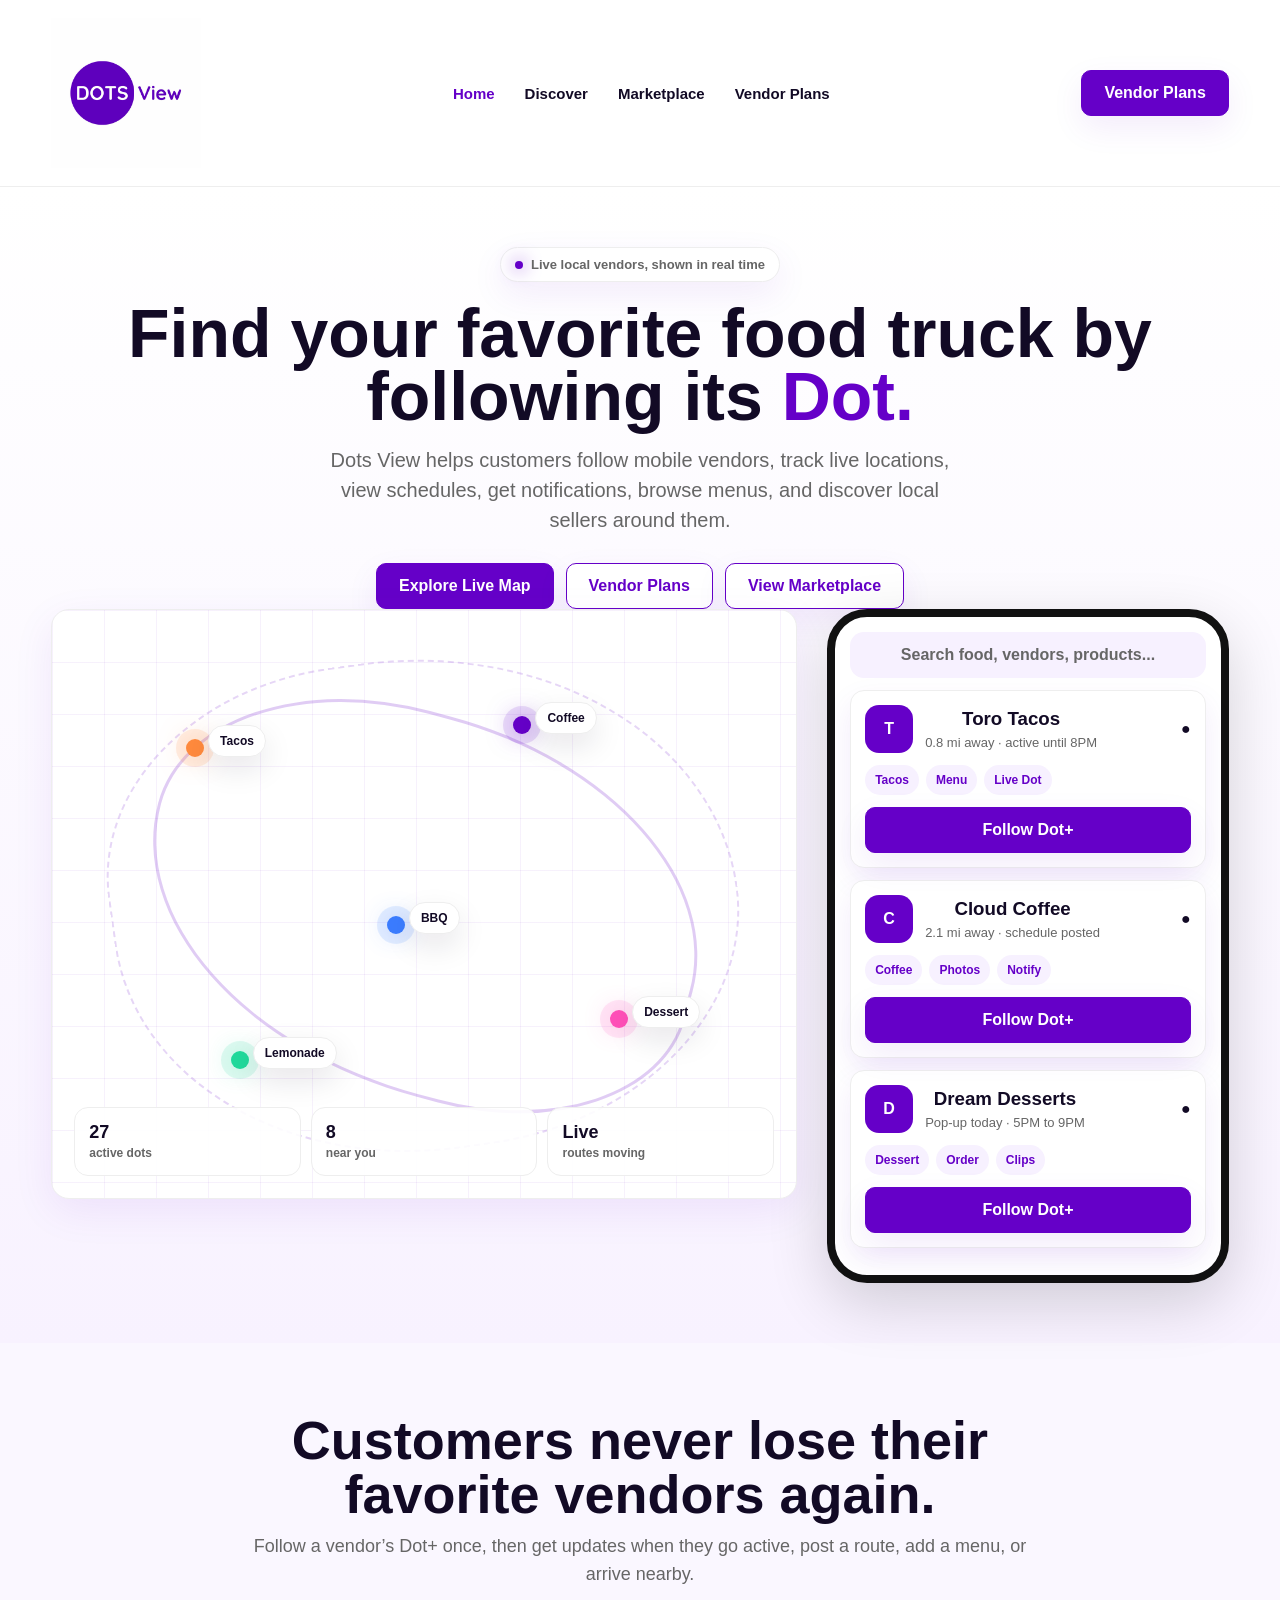
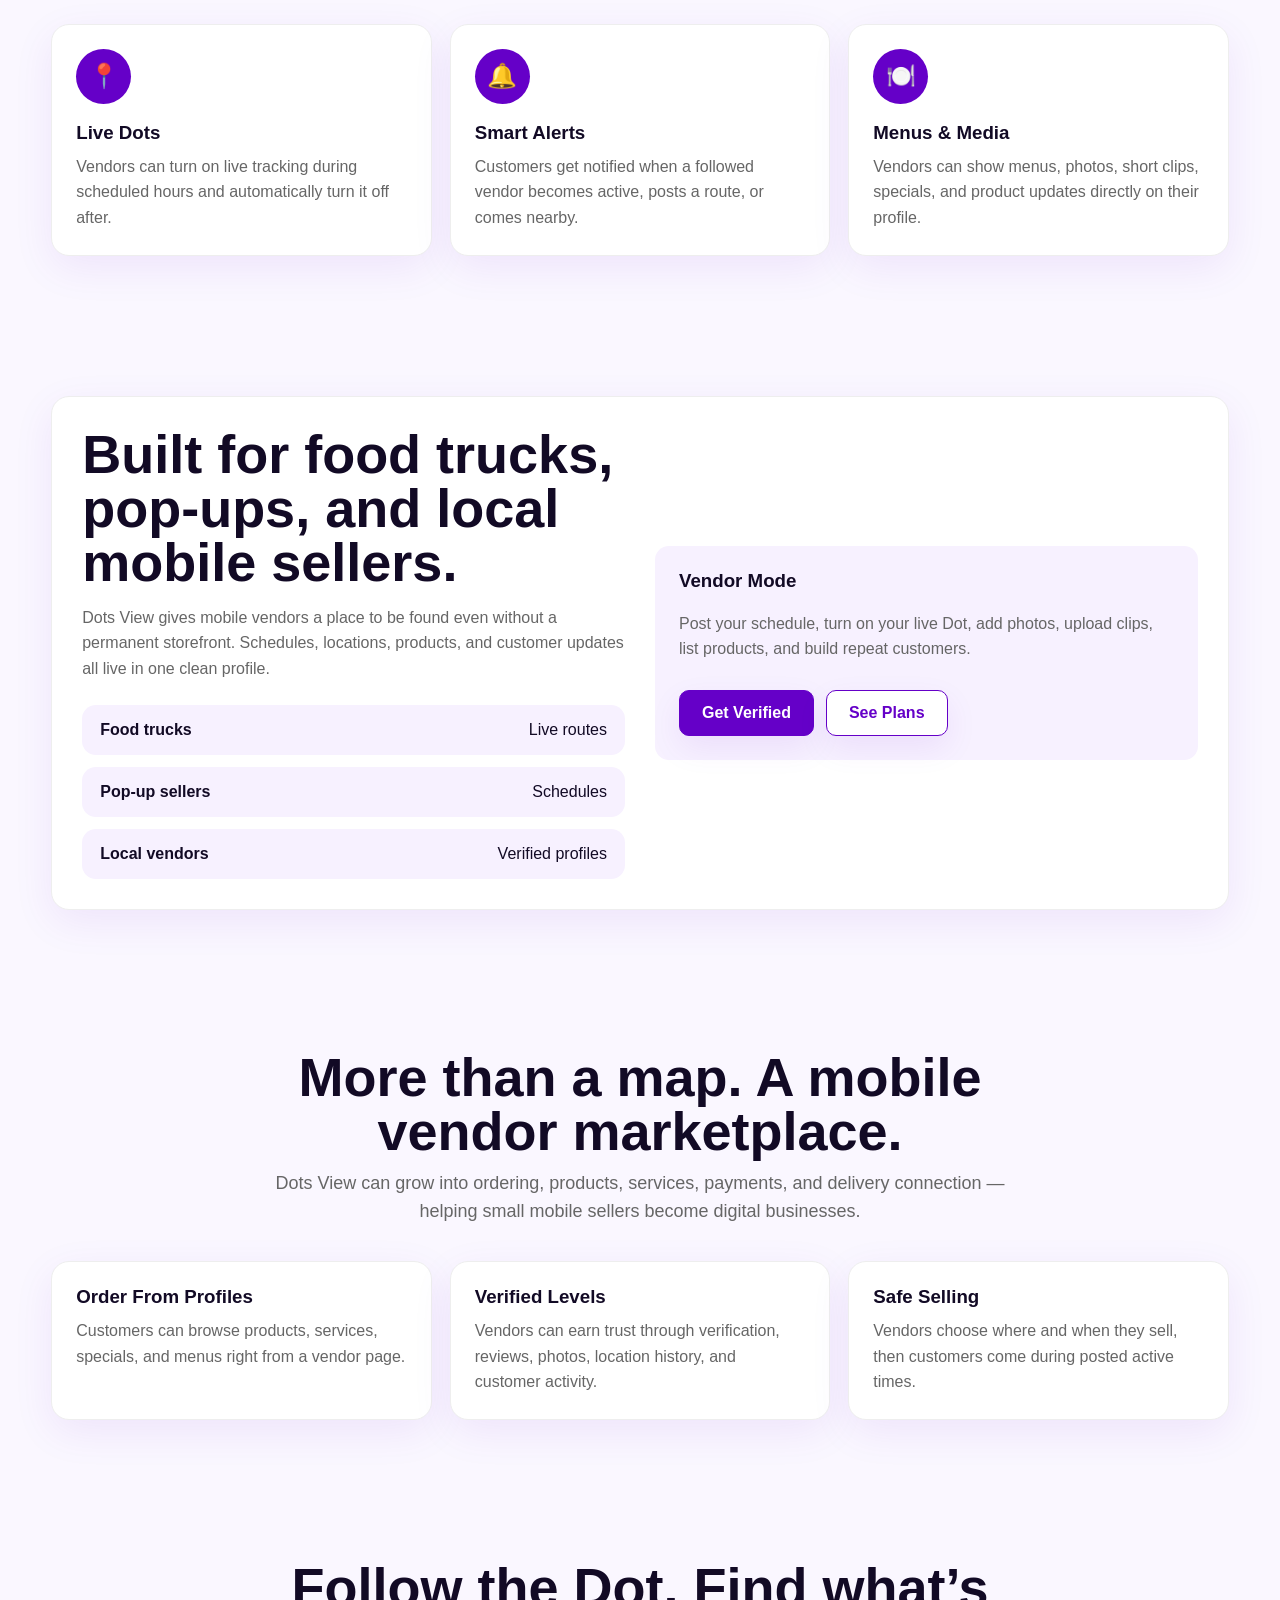
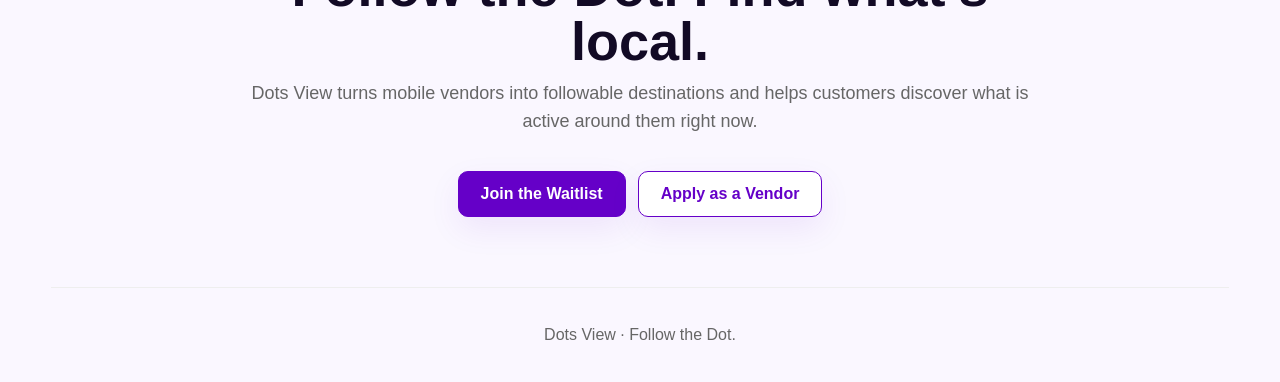
==== index.html @ d9542224 "Add files via upload" ====
<!DOCTYPE html>
<html lang="en">
<head>
<meta charset="UTF-8" />
<meta name="viewport" content="width=device-width, initial-scale=1.0" />
<title>Dots View | Follow the Dot</title>
<link rel="stylesheet" href="styles.css">
</head>
<body class="home-page">
<header>
  <div class="wrap nav">
    <a class="brand" href="index.html"><img src="[data-uri]" alt="Dots View logo"></a>
    <nav>
      <a class="active" href="index.html">Home</a>
      <a href="#discover">Discover</a>
      <a href="#marketplace">Marketplace</a>
      <a href="vendor.html">Vendor Plans</a>
    </nav>
    <a class="cta" href="vendor.html">Vendor Plans</a>
  </div>
</header>

<main>
<section class="hero">
  <div class="wrap">
    <div class="badge"><span class="pulse"></span> Live local vendors, shown in real time</div>
    <h1>Find your favorite food truck by following its <span class="grad">Dot.</span></h1>
    <p class="lead">Dots View helps customers follow mobile vendors, track live locations, view schedules, get notifications, browse menus, and discover local sellers around them.</p>
    <div class="actions actions-center">
      <a class="btn primary" href="#discover">Explore Live Map</a>
      <a class="btn" href="vendor.html">Vendor Plans</a>
      <a class="btn" href="#marketplace">View Marketplace</a>
    </div>

    <div class="product">
      <div class="map-card">
        <div class="route"></div>
        <div class="dot d1"><span class="label">Tacos</span></div>
        <div class="dot d2"><span class="label">Coffee</span></div>
        <div class="dot d3"><span class="label">BBQ</span></div>
        <div class="dot d4"><span class="label">Dessert</span></div>
        <div class="dot d5"><span class="label">Lemonade</span></div>
        <div class="map-ui">
          <div><strong>27</strong><span>active dots</span></div>
          <div><strong>8</strong><span>near you</span></div>
          <div><strong>Live</strong><span>routes moving</span></div>
        </div>
      </div>

      <div class="phone">
        <div class="screen">
          <div class="search">Search food, vendors, products...</div>
          <div class="truck">
            <div class="truck-top"><div class="vendor-row"><div class="avatar">T</div><div><h3>Toro Tacos</h3><p>0.8 mi away · active until 8PM</p></div></div><strong>●</strong></div>
            <div class="chips"><span class="chip">Tacos</span><span class="chip">Menu</span><span class="chip">Live Dot</span></div>
            <a class="follow" href="#">Follow Dot+</a>
          </div>
          <div class="truck">
            <div class="truck-top"><div class="vendor-row"><div class="avatar">C</div><div><h3>Cloud Coffee</h3><p>2.1 mi away · schedule posted</p></div></div><strong>●</strong></div>
            <div class="chips"><span class="chip">Coffee</span><span class="chip">Photos</span><span class="chip">Notify</span></div>
            <a class="follow" href="#">Follow Dot+</a>
          </div>
          <div class="truck">
            <div class="truck-top"><div class="vendor-row"><div class="avatar">D</div><div><h3>Dream Desserts</h3><p>Pop-up today · 5PM to 9PM</p></div></div><strong>●</strong></div>
            <div class="chips"><span class="chip">Dessert</span><span class="chip">Order</span><span class="chip">Clips</span></div>
            <a class="follow" href="#">Follow Dot+</a>
          </div>
        </div>
      </div>
    </div>
  </div>
</section>

<section id="discover" class="wrap">
  <div class="section-head">
    <h2>Customers never lose their favorite vendors again.</h2>
    <p>Follow a vendor’s Dot+ once, then get updates when they go active, post a route, add a menu, or arrive nearby.</p>
  </div>
  <div class="home-card-grid">
    <div class="card"><div class="icon">📍</div><h3>Live Dots</h3><p>Vendors can turn on live tracking during scheduled hours and automatically turn it off after.</p></div>
    <div class="card"><div class="icon">🔔</div><h3>Smart Alerts</h3><p>Customers get notified when a followed vendor becomes active, posts a route, or comes nearby.</p></div>
    <div class="card"><div class="icon">🍽️</div><h3>Menus & Media</h3><p>Vendors can show menus, photos, short clips, specials, and product updates directly on their profile.</p></div>
  </div>
</section>

<section id="vendors" class="wrap">
  <div class="feature">
    <div>
      <h2>Built for food trucks, pop-ups, and local mobile sellers.</h2>
      <p>Dots View gives mobile vendors a place to be found even without a permanent storefront. Schedules, locations, products, and customer updates all live in one clean profile.</p>
      <div class="list feature-list">
        <div><strong>Food trucks</strong><span>Live routes</span></div>
        <div><strong>Pop-up sellers</strong><span>Schedules</span></div>
        <div><strong>Local vendors</strong><span>Verified profiles</span></div>
      </div>
    </div>
    <div class="vendor-box">
      <h3>Vendor Mode</h3>
      <p>Post your schedule, turn on your live Dot, add photos, upload clips, list products, and build repeat customers.</p>
      <div class="actions actions-left">
        <a class="btn primary" href="vendor.html">Get Verified</a>
        <a class="btn" href="vendor.html">See Plans</a>
      </div>
    </div>
  </div>
</section>

<section id="marketplace" class="wrap">
  <div class="section-head">
    <h2>More than a map. A mobile vendor marketplace.</h2>
    <p>Dots View can grow into ordering, products, services, payments, and delivery connection — helping small mobile sellers become digital businesses.</p>
  </div>
  <div class="home-card-grid">
    <div class="card"><h3>Order From Profiles</h3><p>Customers can browse products, services, specials, and menus right from a vendor page.</p></div>
    <div class="card"><h3>Verified Levels</h3><p>Vendors can earn trust through verification, reviews, photos, location history, and customer activity.</p></div>
    <div class="card"><h3>Safe Selling</h3><p>Vendors choose where and when they sell, then customers come during posted active times.</p></div>
  </div>
</section>

<section id="start" class="wrap">
  <div class="section-head">
    <h2>Follow the Dot. Find what’s local.</h2>
    <p>Dots View turns mobile vendors into followable destinations and helps customers discover what is active around them right now.</p>
  </div>
  <div class="actions actions-center">
    <a class="btn primary" href="#">Join the Waitlist</a>
    <a class="btn" href="vendor.html">Apply as a Vendor</a>
  </div>
</section>
</main>

<footer class="wrap">
  Dots View · Follow the Dot.
</footer>
</body>
</html>
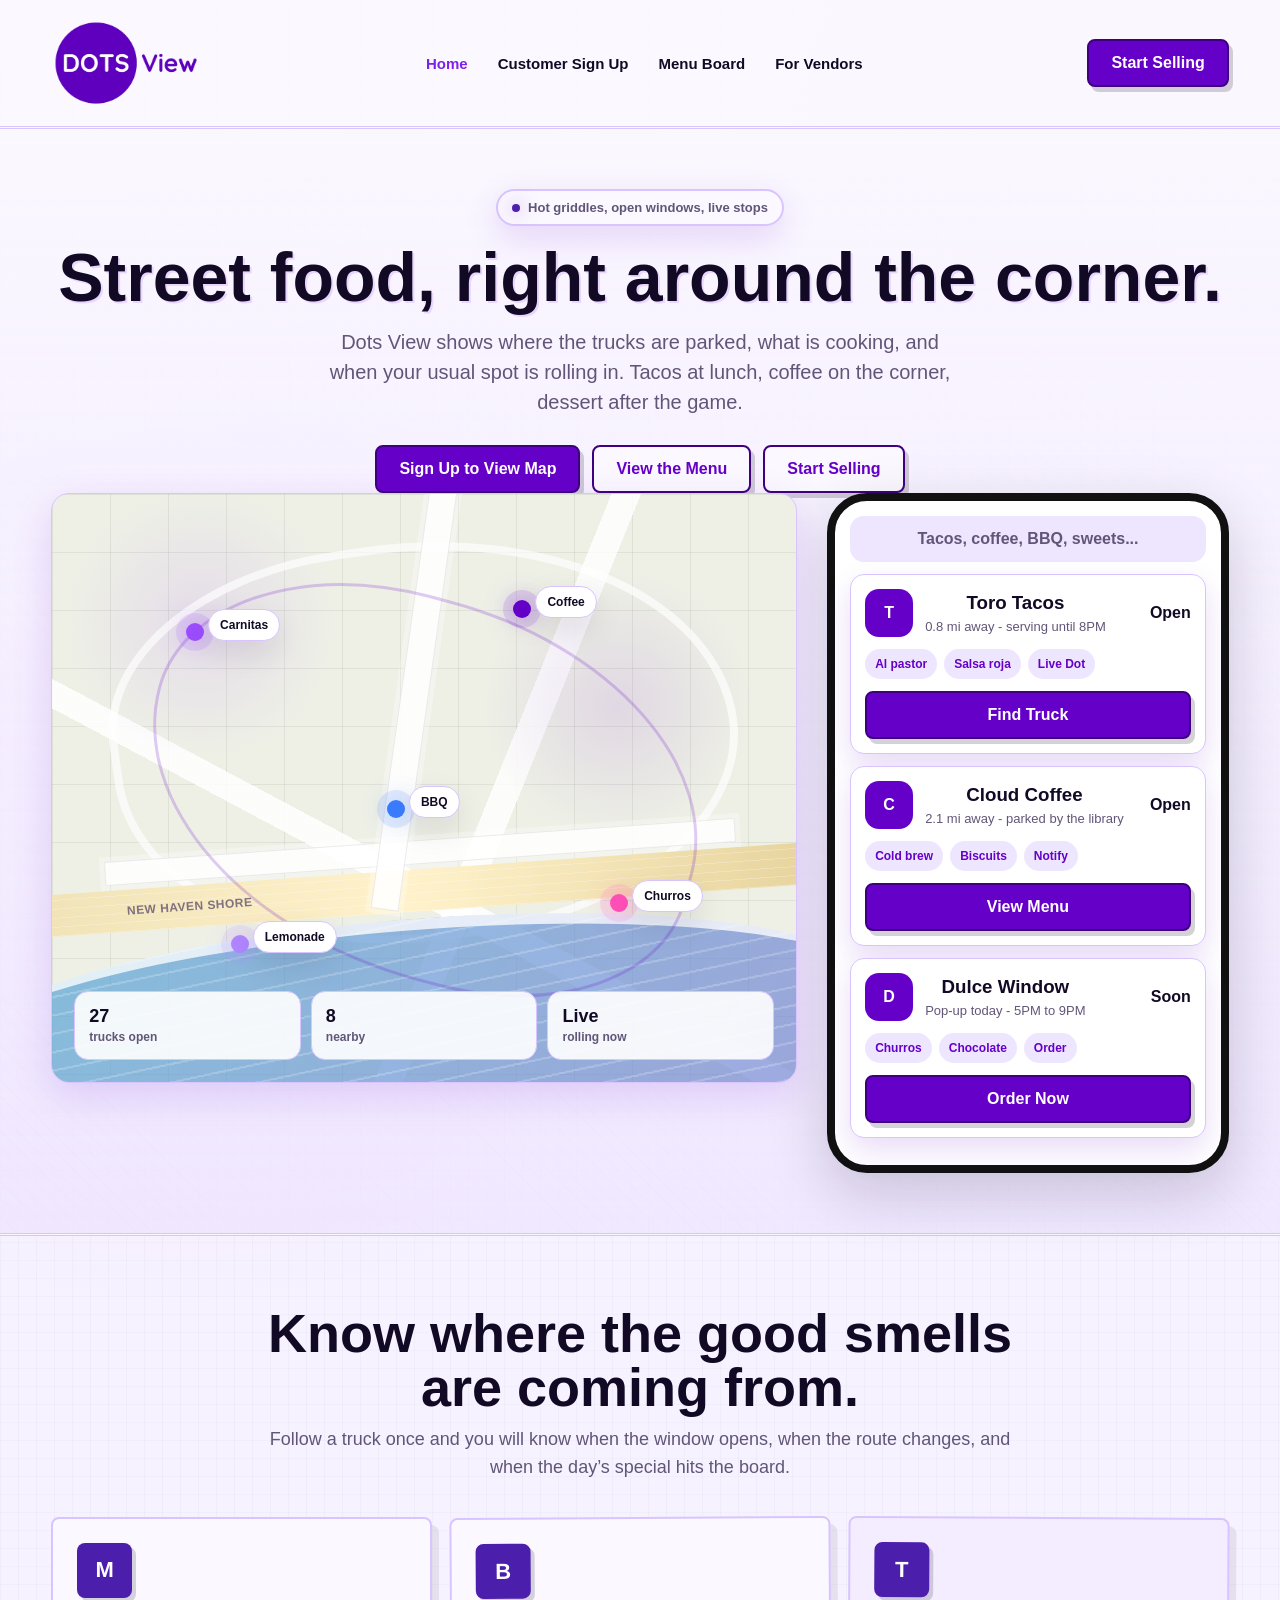
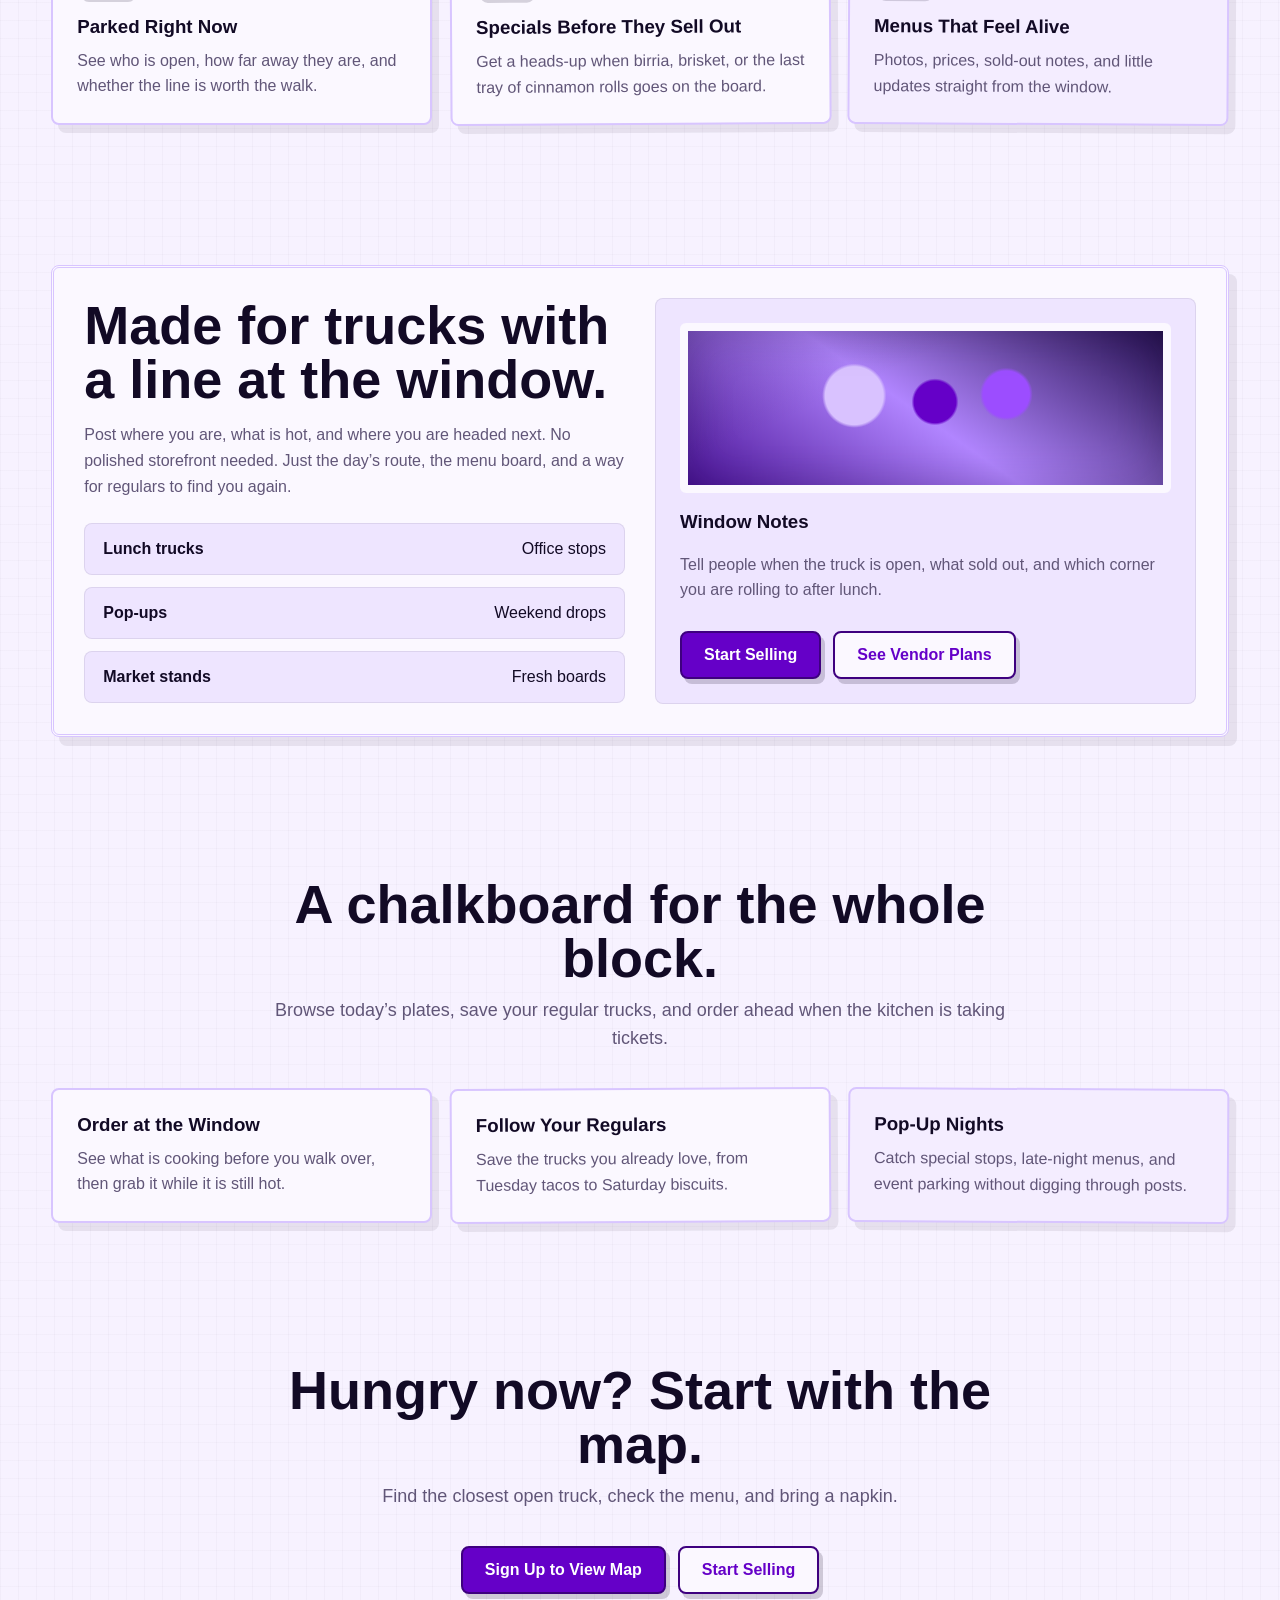
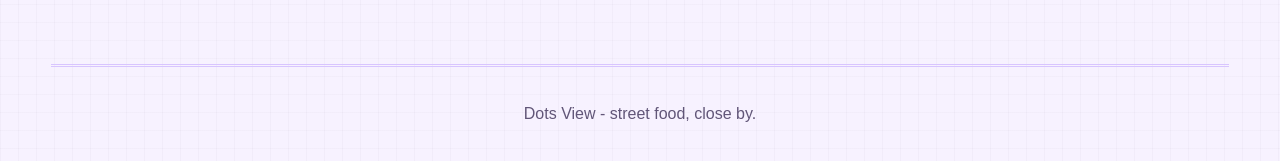
==== commit 5122e617: "Add files via upload" ====
--- a/index.html
+++ b/index.html
@@ -9,61 +9,65 @@
 <body class="home-page">
 <header>
   <div class="wrap nav">
-    <a class="brand" href="index.html"><img src="[data-uri]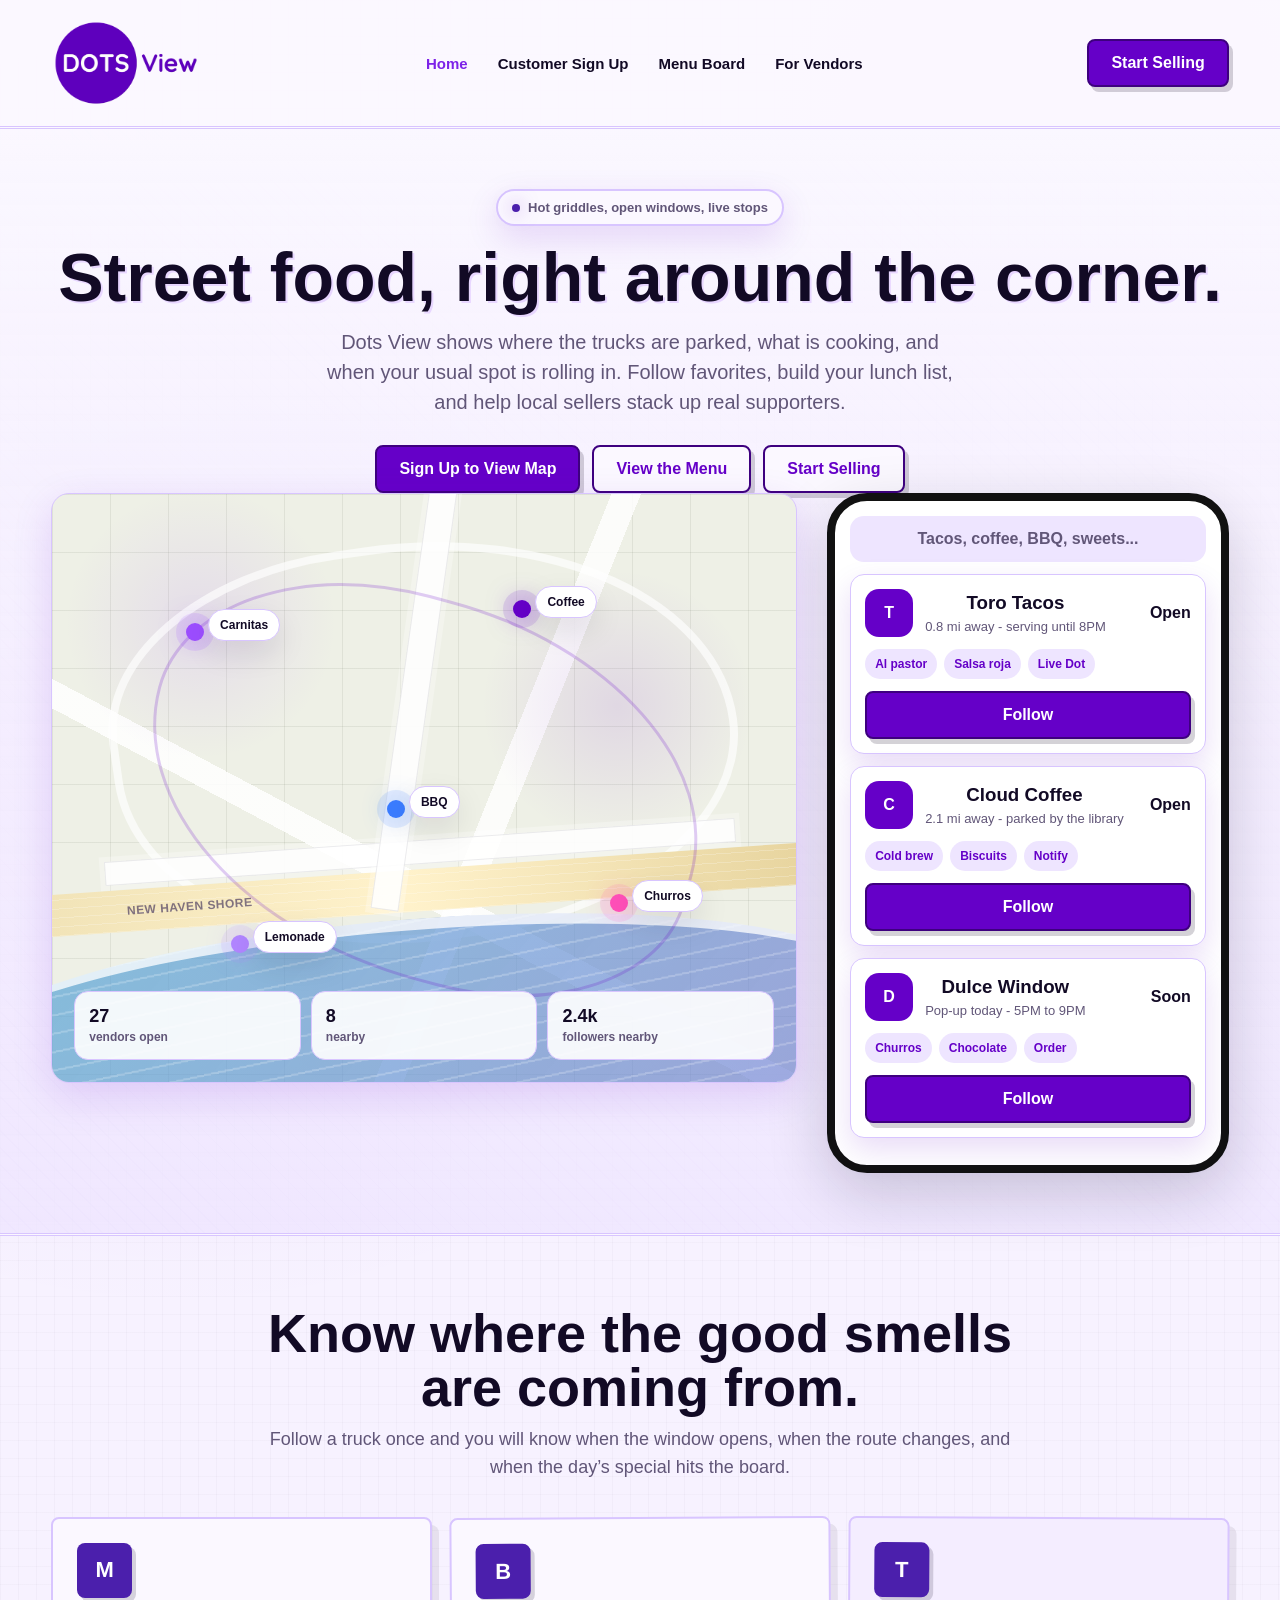
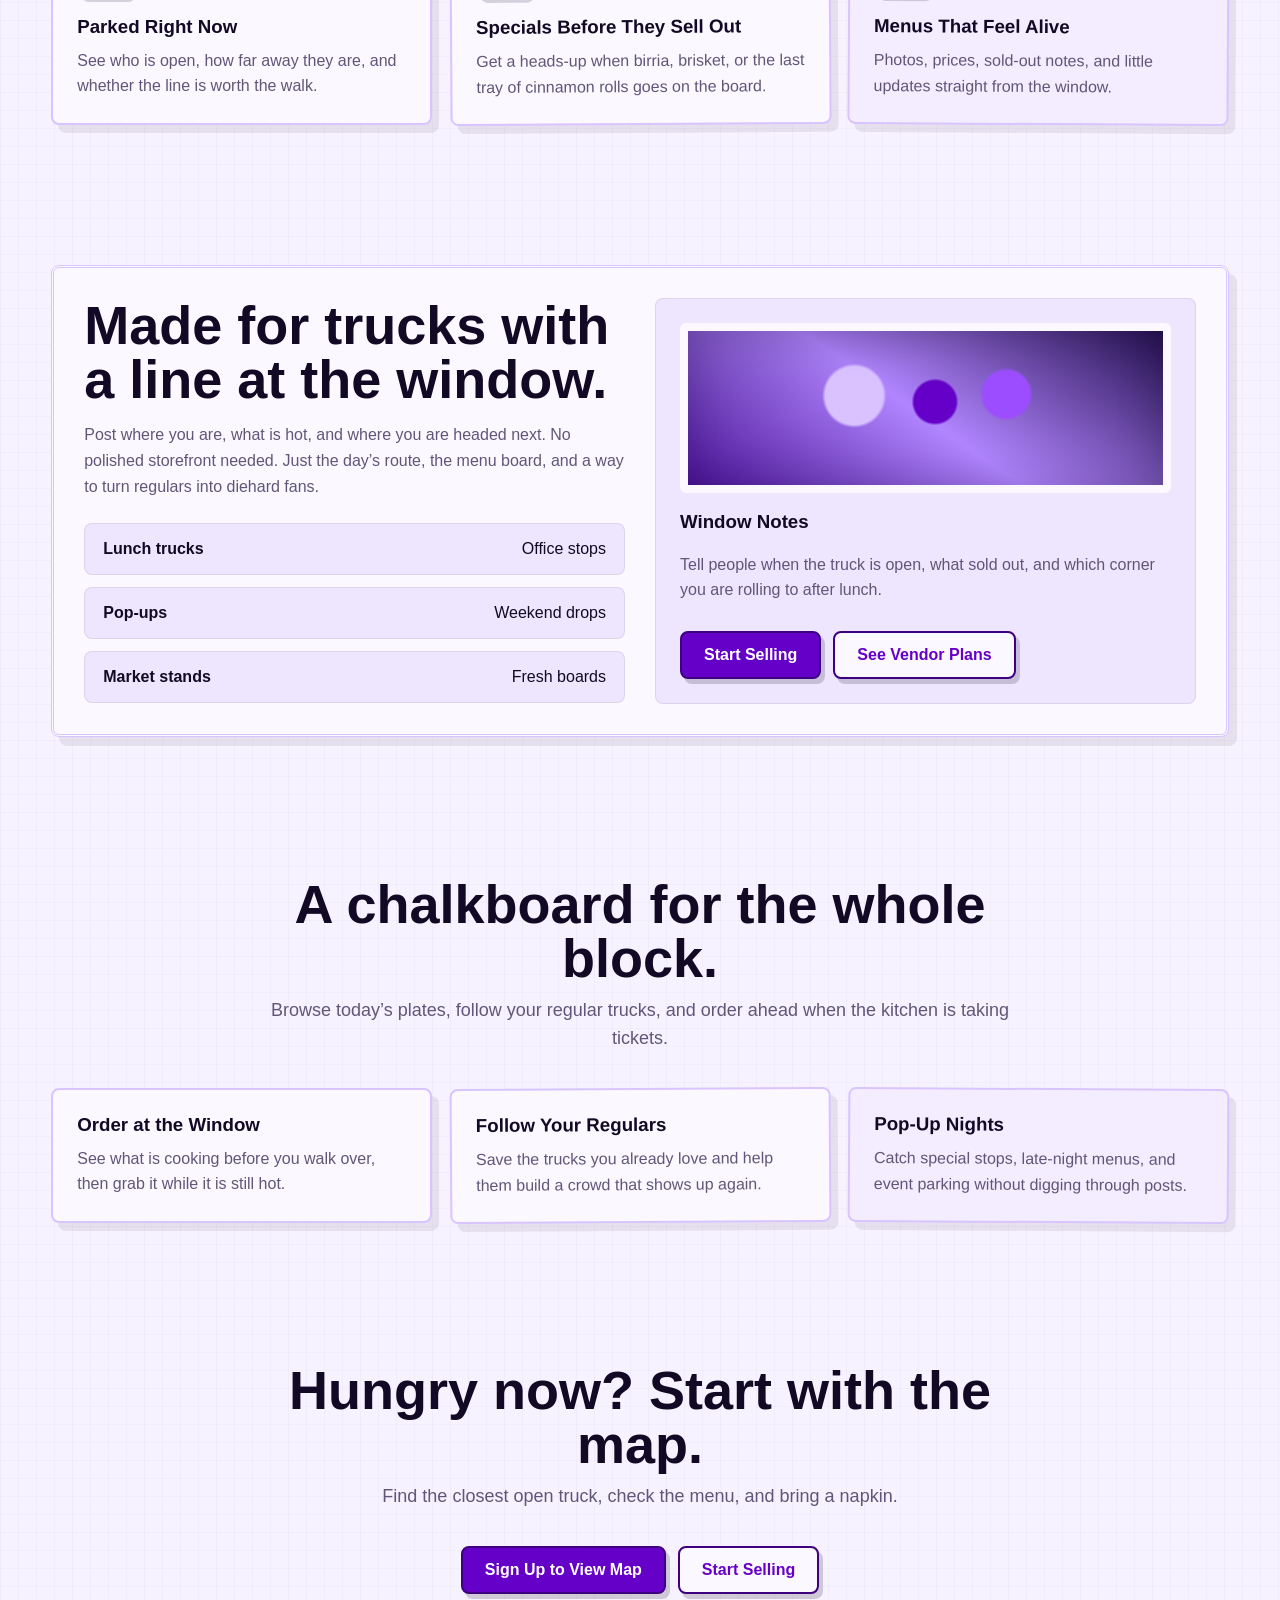
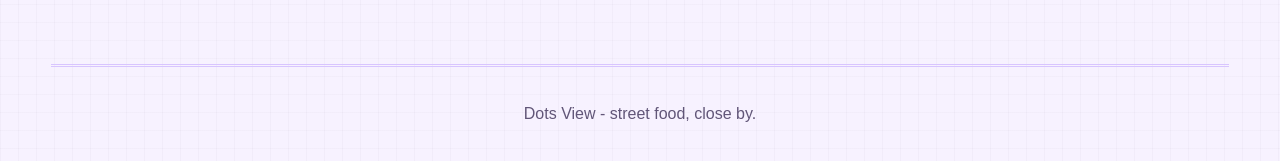
==== commit 00aff2ba: "Add files via upload" ====
--- a/index.html
+++ b/index.html
@@ -25,7 +25,7 @@
   <div class="wrap">
     <div class="badge"><span class="pulse"></span> Hot griddles, open windows, live stops</div>
     <h1>Street food, right around the corner.</h1>
-    <p class="lead">Dots View shows where the trucks are parked, what is cooking, and when your usual spot is rolling in. Tacos at lunch, coffee on the corner, dessert after the game.</p>
+    <p class="lead">Dots View shows where the trucks are parked, what is cooking, and when your usual spot is rolling in. Follow favorites, build your lunch list, and help local sellers stack up real supporters.</p>
     <div class="actions actions-center">
       <a class="btn primary" href="customer-signup.html">Sign Up to View Map</a>
       <a class="btn" href="#marketplace">View the Menu</a>
@@ -45,9 +45,9 @@
         <div class="dot d4"><span class="label">Churros</span></div>
         <div class="dot d5"><span class="label">Lemonade</span></div>
         <div class="map-ui">
-          <div><strong>27</strong><span>trucks open</span></div>
+          <div><strong>27</strong><span>vendors open</span></div>
           <div><strong>8</strong><span>nearby</span></div>
-          <div><strong>Live</strong><span>rolling now</span></div>
+          <div><strong>2.4k</strong><span>followers nearby</span></div>
         </div>
       </div>
 
@@ -57,17 +57,17 @@
           <div class="truck">
             <div class="truck-top"><div class="vendor-row"><div class="avatar">T</div><div><h3>Toro Tacos</h3><p>0.8 mi away - serving until 8PM</p></div></div><strong>Open</strong></div>
             <div class="chips"><span class="chip">Al pastor</span><span class="chip">Salsa roja</span><span class="chip">Live Dot</span></div>
-            <a class="follow" href="customer-signup.html">Find Truck</a>
+            <a class="follow" href="customer-signup.html">Follow</a>
           </div>
           <div class="truck">
             <div class="truck-top"><div class="vendor-row"><div class="avatar">C</div><div><h3>Cloud Coffee</h3><p>2.1 mi away - parked by the library</p></div></div><strong>Open</strong></div>
             <div class="chips"><span class="chip">Cold brew</span><span class="chip">Biscuits</span><span class="chip">Notify</span></div>
-            <a class="follow" href="customer-signup.html">View Menu</a>
+            <a class="follow" href="customer-signup.html">Follow</a>
           </div>
           <div class="truck">
             <div class="truck-top"><div class="vendor-row"><div class="avatar">D</div><div><h3>Dulce Window</h3><p>Pop-up today - 5PM to 9PM</p></div></div><strong>Soon</strong></div>
             <div class="chips"><span class="chip">Churros</span><span class="chip">Chocolate</span><span class="chip">Order</span></div>
-            <a class="follow" href="customer-signup.html">Order Now</a>
+            <a class="follow" href="customer-signup.html">Follow</a>
           </div>
         </div>
       </div>
@@ -91,7 +91,7 @@
   <div class="feature">
     <div>
       <h2>Made for trucks with a line at the window.</h2>
-      <p>Post where you are, what is hot, and where you are headed next. No polished storefront needed. Just the day’s route, the menu board, and a way for regulars to find you again.</p>
+      <p>Post where you are, what is hot, and where you are headed next. No polished storefront needed. Just the day’s route, the menu board, and a way to turn regulars into diehard fans.</p>
       <div class="list feature-list">
         <div><strong>Lunch trucks</strong><span>Office stops</span></div>
         <div><strong>Pop-ups</strong><span>Weekend drops</span></div>
@@ -113,11 +113,11 @@
 <section id="marketplace" class="wrap">
   <div class="section-head">
     <h2>A chalkboard for the whole block.</h2>
-    <p>Browse today’s plates, save your regular trucks, and order ahead when the kitchen is taking tickets.</p>
+      <p>Browse today’s plates, follow your regular trucks, and order ahead when the kitchen is taking tickets.</p>
   </div>
   <div class="home-card-grid">
     <div class="card"><h3>Order at the Window</h3><p>See what is cooking before you walk over, then grab it while it is still hot.</p></div>
-    <div class="card"><h3>Follow Your Regulars</h3><p>Save the trucks you already love, from Tuesday tacos to Saturday biscuits.</p></div>
+    <div class="card"><h3>Follow Your Regulars</h3><p>Save the trucks you already love and help them build a crowd that shows up again.</p></div>
     <div class="card"><h3>Pop-Up Nights</h3><p>Catch special stops, late-night menus, and event parking without digging through posts.</p></div>
   </div>
 </section>
--- a/styles.css
+++ b/styles.css
@@ -243,6 +243,32 @@
   border-radius: 10px;
   font-weight: 900;
 }
+.pass-prices {
+  display: grid;
+  grid-template-columns: repeat(2, minmax(0, 1fr));
+  gap: 10px;
+  margin: 12px 0 0;
+}
+.pass-prices div {
+  border: 2px solid var(--line);
+  border-radius: 8px;
+  background: rgba(255, 255, 255, .68);
+  padding: 10px;
+}
+.pass-prices strong,
+.pass-prices span {
+  display: block;
+}
+.pass-prices strong {
+  color: var(--muted);
+  font-size: 13px;
+}
+.pass-prices span {
+  margin-top: 4px;
+  color: var(--purple);
+  font-size: 21px;
+  font-weight: 900;
+}
 .plan-note {
   margin: 12px 0 0;
   color: var(--red);
@@ -495,6 +521,9 @@
   background: white;
   border-color: #d7c8f5;
 }
+.fan-dot {
+  background: linear-gradient(145deg, #6500c8, #b185ff);
+}
 .profile-shell {
   padding: 56px 0;
 }
@@ -818,7 +847,7 @@
   line-height: 1.45;
 }
 .pro-grid {
-  grid-template-columns: repeat(4, 1fr);
+  grid-template-columns: repeat(5, 1fr);
 }
 
 .phone {
@@ -1413,6 +1442,29 @@
   font-size: 12px;
   font-weight: 800;
 }
+.hotspot-secondary {
+  left: auto;
+  right: 14%;
+  top: auto;
+  bottom: 25%;
+  width: 190px;
+  height: 108px;
+  background: radial-gradient(circle, rgba(255, 255, 255, .76), rgba(177, 133, 255, .24) 48%, transparent 72%);
+  animation-delay: 1.2s;
+}
+.support-route {
+  position: absolute;
+  left: 27%;
+  top: 43%;
+  width: 42%;
+  height: 34%;
+  border-top: 5px dashed rgba(101, 0, 200, .34);
+  border-right: 5px dashed rgba(101, 0, 200, .30);
+  border-radius: 0 64% 0 0;
+  transform: rotate(-7deg);
+  pointer-events: none;
+  animation: routeGlow 3.8s ease-in-out infinite;
+}
 .map-marker {
   position: absolute;
   display: grid;
@@ -1429,6 +1481,29 @@
 .map-marker:hover {
   transform: translateY(-3px);
   z-index: 5;
+}
+.map-marker.is-selected {
+  transform: translateY(-5px) scale(1.06);
+  z-index: 6;
+}
+.map-marker.is-selected .marker-card {
+  display: grid;
+  gap: 3px;
+}
+.map-marker.is-selected .marker-icon {
+  box-shadow: 0 0 0 8px rgba(101, 0, 200, .16), 0 18px 34px rgba(18, 10, 37, .24);
+}
+.map-marker.is-following .marker-icon::before {
+  content: "";
+  position: absolute;
+  right: -7px;
+  top: -7px;
+  width: 16px;
+  height: 16px;
+  border: 3px solid white;
+  border-radius: 50%;
+  background: var(--purple-2);
+  box-shadow: 0 5px 12px rgba(18, 10, 37, .22);
 }
 .marker-icon {
   display: flex;
@@ -1470,7 +1545,8 @@
 }
 .marker-card strong,
 .marker-card small,
-.marker-card em {
+.marker-card em,
+.marker-card .follow-pill {
   display: block;
 }
 .marker-card small {
@@ -1483,6 +1559,23 @@
   font-style: normal;
   font-weight: 900;
   line-height: 1.35;
+}
+.follow-pill {
+  width: fit-content;
+  margin-top: 6px;
+  padding: 7px 9px;
+  border-radius: 999px;
+  background: var(--panel-soft);
+  color: var(--purple);
+  font-size: 12px;
+  font-weight: 900;
+}
+.map-marker.is-following .follow-pill {
+  background: var(--purple);
+  color: white;
+}
+.map-marker.is-following .follow-pill::after {
+  content: " saved";
 }
 .marker-truck .marker-icon { background: linear-gradient(145deg, var(--purple), #3f0084); }
 .marker-show .marker-icon { background: linear-gradient(145deg, #b185ff, #7d22e8); }
@@ -1524,6 +1617,65 @@
   gap: 8px;
   color: var(--muted);
   font-weight: 900;
+}
+.community-panel {
+  position: absolute;
+  right: 22px;
+  top: 22px;
+  display: grid;
+  gap: 9px;
+  width: min(270px, calc(100% - 44px));
+  padding: 16px;
+  border: 1px solid var(--line);
+  border-radius: 14px;
+  background: rgba(255, 255, 255, .94);
+  box-shadow: 0 16px 34px rgba(18, 10, 37, .12);
+  z-index: 4;
+}
+.community-panel strong {
+  font-size: 18px;
+}
+.community-panel button {
+  min-height: 40px;
+  padding: 10px 12px;
+  border: 1px solid rgba(101, 0, 200, .20);
+  border-radius: 8px;
+  background: var(--panel-soft);
+  color: var(--ink);
+  font: inherit;
+  font-weight: 900;
+  text-align: left;
+  cursor: pointer;
+}
+.community-panel .pro-suggestion {
+  display: flex;
+  align-items: center;
+  gap: 8px;
+}
+.community-panel .pro-suggestion span {
+  display: inline-grid;
+  place-items: center;
+  min-width: 34px;
+  min-height: 22px;
+  border-radius: 999px;
+  background: var(--purple);
+  color: white;
+  font-size: 11px;
+  font-weight: 900;
+  text-transform: uppercase;
+}
+.community-panel button:hover {
+  background: var(--purple);
+  color: white;
+}
+.community-panel button:hover span {
+  background: white;
+  color: var(--purple);
+}
+.community-panel small {
+  color: var(--muted);
+  font-weight: 800;
+  line-height: 1.4;
 }
 
 @media (max-width: 1000px) {
@@ -1592,6 +1744,12 @@
   .feature { padding: 22px; }
   .live-map { min-height: 640px; }
   .demand-hotspot { left: 28%; top: 31%; }
+  .hotspot-secondary { right: 8%; bottom: 28%; }
+  .community-panel {
+    top: auto;
+    right: 16px;
+    bottom: 132px;
+  }
   .marker-card {
     left: -70px;
     top: 48px;
